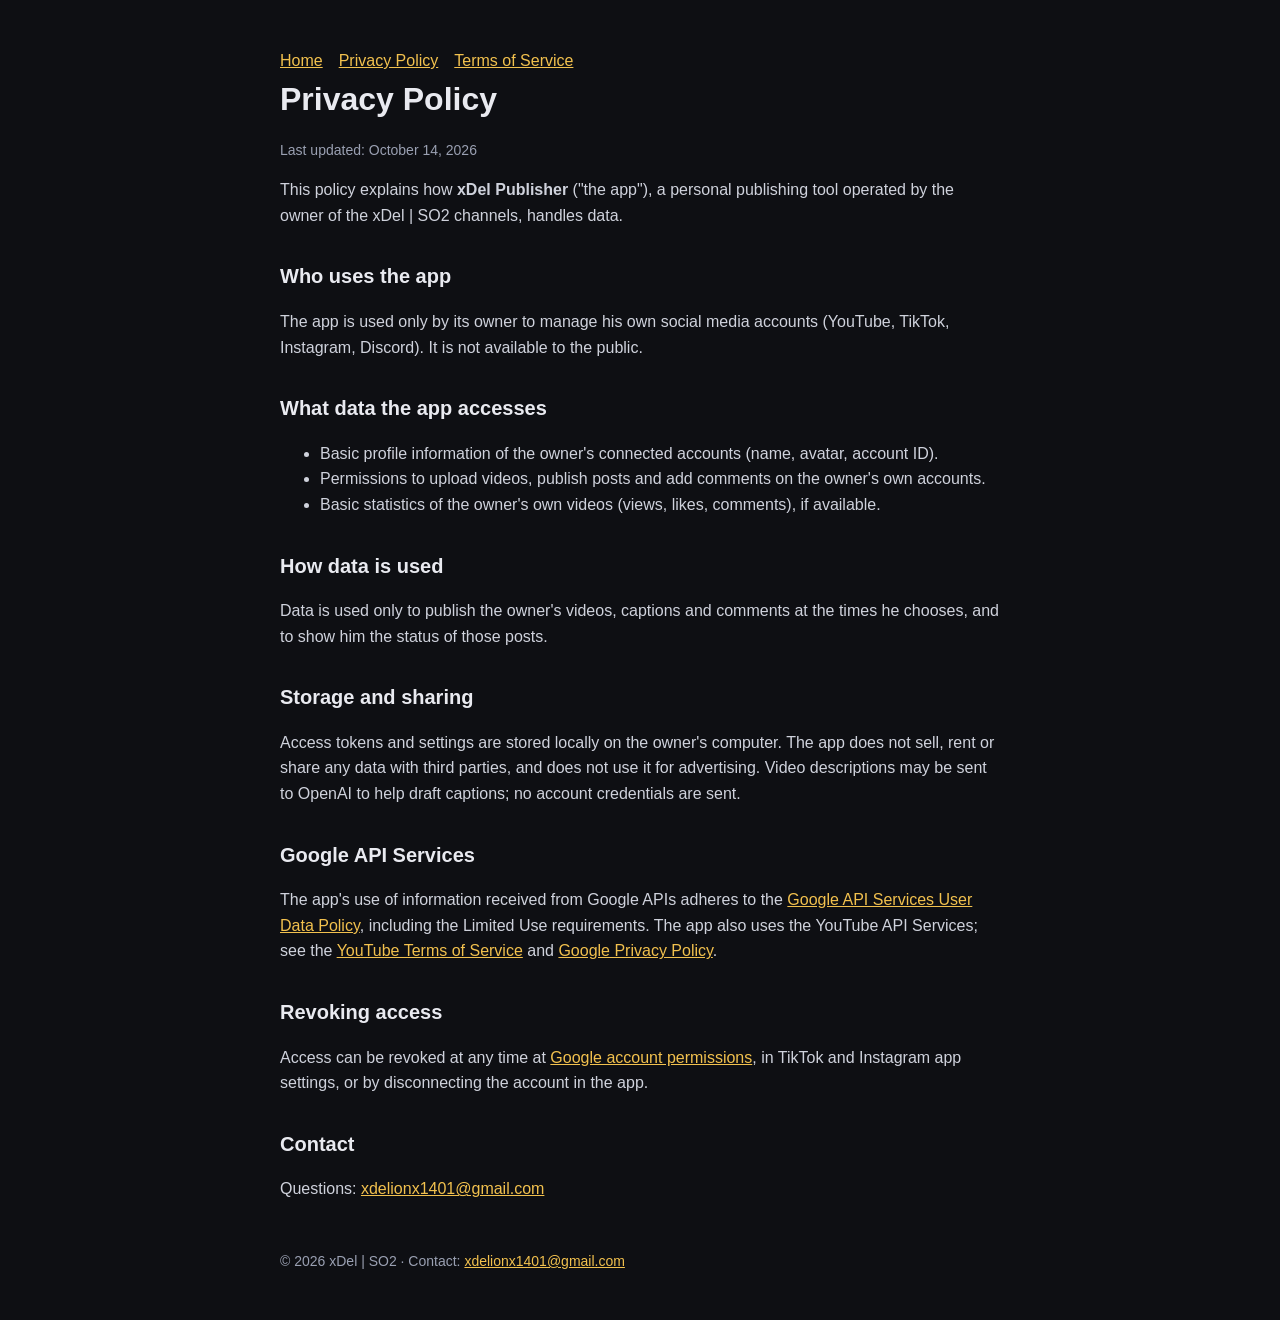
==== privacy.html @ bf894a11 "Add xDel site: home, privacy policy, terms Co-Authored-By: Claude Opus 5.5 <noreply@anthropic.com> C" ====
<!doctype html><html lang="en"><head><meta charset="utf-8"><meta name="viewport" content="width=device-width,initial-scale=1"><title>Privacy Policy — xDel Publisher</title><style>:root{--bg:#0e0f13;--fg:#e9eaf0;--muted:#9aa0b2;--acc:#f2c14e}*{box-sizing:border-box}body{margin:0;background:var(--bg);color:var(--fg);font:16px/1.6 -apple-system,Segoe UI,Roboto,sans-serif}main{max-width:760px;margin:0 auto;padding:48px 20px}h1{font-size:32px;margin:0 0 8px}h1 b{color:var(--acc)}h2{font-size:20px;margin-top:32px}a{color:var(--acc)}p,li{color:#cfd2dc}.muted{color:var(--muted);font-size:14px}nav a{margin-right:16px}footer{margin-top:48px;color:var(--muted);font-size:14px}</style></head><body><main><nav><a href="./">Home</a><a href="privacy.html">Privacy Policy</a><a href="terms.html">Terms of Service</a></nav><h1>Privacy Policy</h1><p class="muted">Last updated: October 14, 2026</p>
<p>This policy explains how <b>xDel Publisher</b> ("the app"), a personal publishing tool operated by the owner of the xDel | SO2 channels, handles data.</p>
<h2>Who uses the app</h2><p>The app is used only by its owner to manage his own social media accounts (YouTube, TikTok, Instagram, Discord). It is not available to the public.</p>
<h2>What data the app accesses</h2><ul><li>Basic profile information of the owner's connected accounts (name, avatar, account ID).</li><li>Permissions to upload videos, publish posts and add comments on the owner's own accounts.</li><li>Basic statistics of the owner's own videos (views, likes, comments), if available.</li></ul>
<h2>How data is used</h2><p>Data is used only to publish the owner's videos, captions and comments at the times he chooses, and to show him the status of those posts.</p>
<h2>Storage and sharing</h2><p>Access tokens and settings are stored locally on the owner's computer. The app does not sell, rent or share any data with third parties, and does not use it for advertising. Video descriptions may be sent to OpenAI to help draft captions; no account credentials are sent.</p>
<h2>Google API Services</h2><p>The app's use of information received from Google APIs adheres to the <a href="https://developers.google.com/terms/api-services-user-data-policy">Google API Services User Data Policy</a>, including the Limited Use requirements. The app also uses the YouTube API Services; see the <a href="https://www.youtube.com/t/terms">YouTube Terms of Service</a> and <a href="https://policies.google.com/privacy">Google Privacy Policy</a>.</p>
<h2>Revoking access</h2><p>Access can be revoked at any time at <a href="https://myaccount.google.com/permissions">Google account permissions</a>, in TikTok and Instagram app settings, or by disconnecting the account in the app.</p>
<h2>Contact</h2><p>Questions: <a href="mailto:xdelionx1401@gmail.com">xdelionx1401@gmail.com</a></p><footer>© 2026 xDel | SO2 · Contact: <a href="mailto:xdelionx1401@gmail.com">xdelionx1401@gmail.com</a></footer></main></body></html>
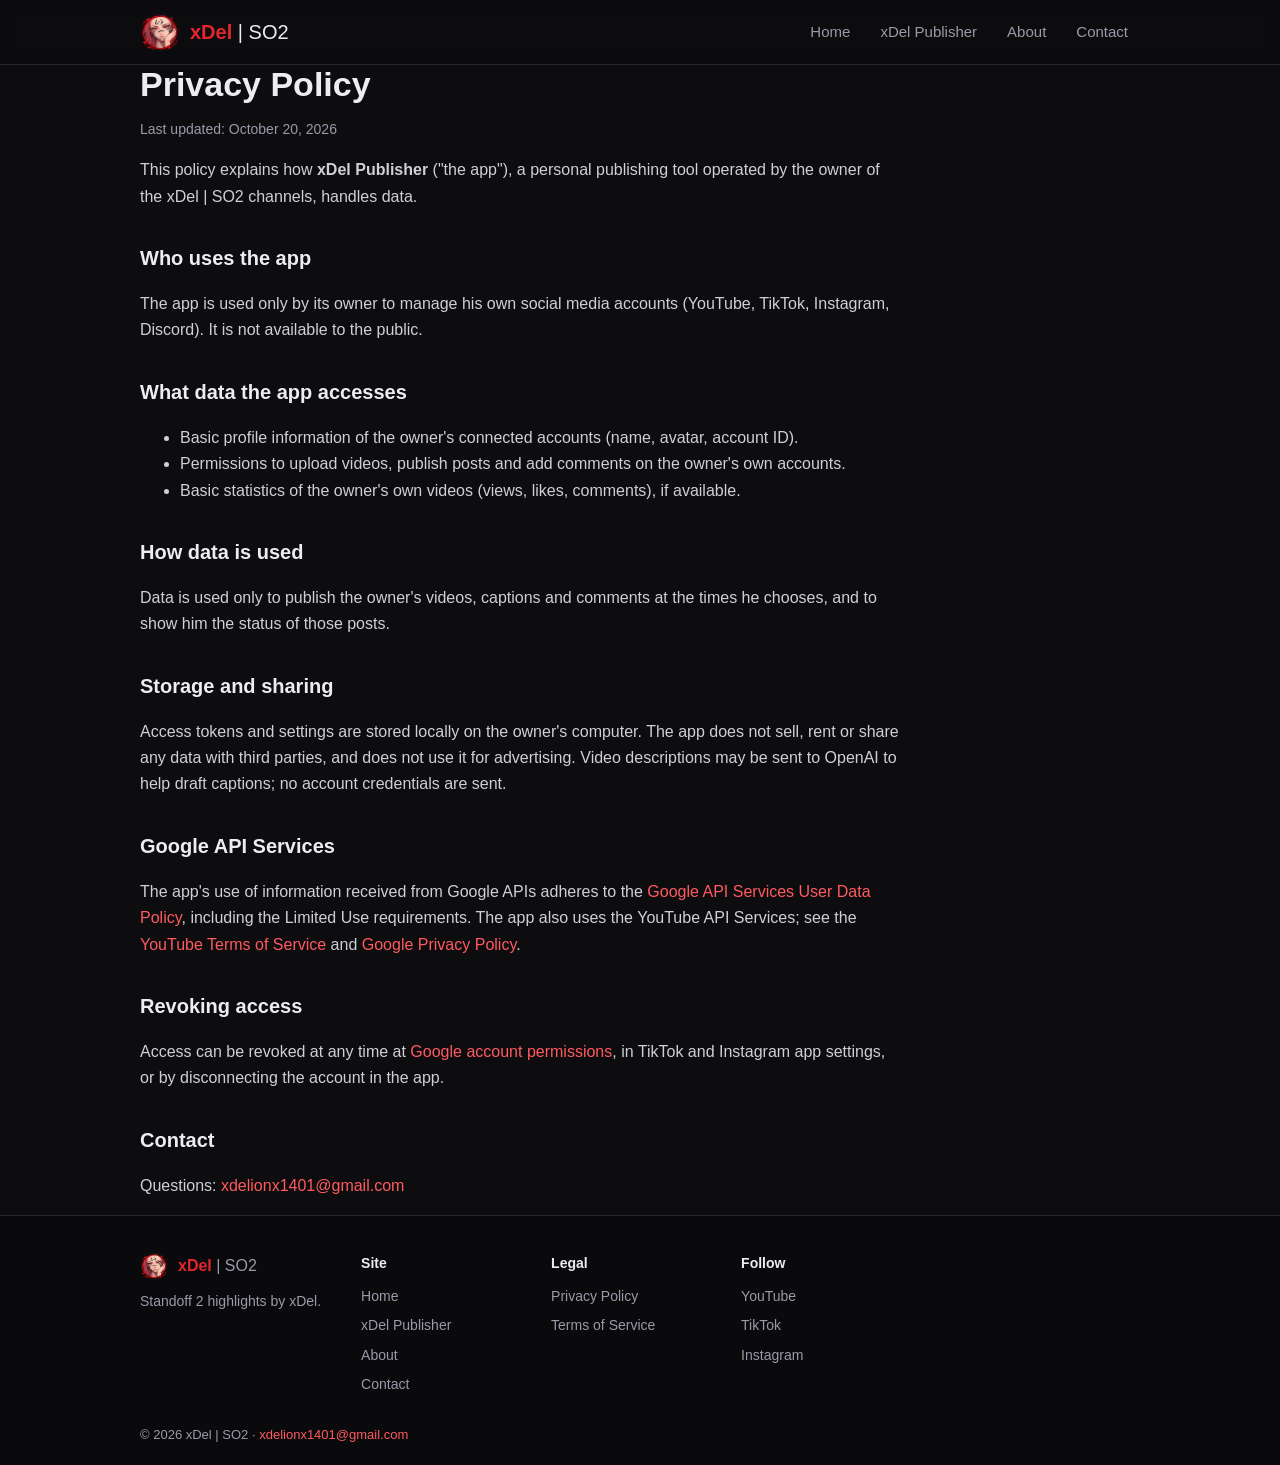
==== commit ffdca536: "Full multi-page site, app icon as favicon and logo Co-Authored-By: Claude Opus 5.5 <noreply@anthropi" ====
--- a/privacy.html
+++ b/privacy.html
@@ -1,4 +1,26 @@
-<!doctype html><html lang="en"><head><meta charset="utf-8"><meta name="viewport" content="width=device-width,initial-scale=1"><title>Privacy Policy — xDel Publisher</title><style>:root{--bg:#0e0f13;--fg:#e9eaf0;--muted:#9aa0b2;--acc:#f2c14e}*{box-sizing:border-box}body{margin:0;background:var(--bg);color:var(--fg);font:16px/1.6 -apple-system,Segoe UI,Roboto,sans-serif}main{max-width:760px;margin:0 auto;padding:48px 20px}h1{font-size:32px;margin:0 0 8px}h1 b{color:var(--acc)}h2{font-size:20px;margin-top:32px}a{color:var(--acc)}p,li{color:#cfd2dc}.muted{color:var(--muted);font-size:14px}nav a{margin-right:16px}footer{margin-top:48px;color:var(--muted);font-size:14px}</style></head><body><main><nav><a href="./">Home</a><a href="privacy.html">Privacy Policy</a><a href="terms.html">Terms of Service</a></nav><h1>Privacy Policy</h1><p class="muted">Last updated: October 14, 2026</p>
+<!doctype html>
+<html lang="en">
+<head>
+<meta charset="utf-8">
+<meta name="viewport" content="width=device-width,initial-scale=1">
+<title>Privacy Policy — xDel Publisher</title>
+<meta name="description" content="Privacy Policy of xDel Publisher.">
+<link rel="icon" href="favicon.ico" sizes="any">
+<link rel="icon" type="image/png" sizes="32x32" href="assets/favicon-32.png">
+<link rel="icon" type="image/png" sizes="192x192" href="assets/icon-192.png">
+<link rel="apple-touch-icon" href="apple-touch-icon.png">
+<meta property="og:title" content="Privacy Policy — xDel Publisher">
+<meta property="og:description" content="Privacy Policy of xDel Publisher.">
+<meta property="og:image" content="https://dyshnila-gg.github.io/xdel/assets/icon-512.png">
+<link rel="stylesheet" href="assets/style.css">
+</head>
+<body>
+<header class="top"><div class="wrap">
+<a class="brand" href="index.html"><img src="assets/icon-192.png" alt="xDel | SO2 logo" width="40" height="40"><span><b>xDel</b> | SO2</span></a>
+<nav><a href="index.html">Home</a><a href="publisher.html">xDel Publisher</a><a href="about.html">About</a><a href="contact.html">Contact</a></nav>
+</div></header>
+<main class="wrap">
+<article class="legal"><h1>Privacy Policy</h1><p class="muted">Last updated: October 20, 2026</p>
 <p>This policy explains how <b>xDel Publisher</b> ("the app"), a personal publishing tool operated by the owner of the xDel | SO2 channels, handles data.</p>
 <h2>Who uses the app</h2><p>The app is used only by its owner to manage his own social media accounts (YouTube, TikTok, Instagram, Discord). It is not available to the public.</p>
 <h2>What data the app accesses</h2><ul><li>Basic profile information of the owner's connected accounts (name, avatar, account ID).</li><li>Permissions to upload videos, publish posts and add comments on the owner's own accounts.</li><li>Basic statistics of the owner's own videos (views, likes, comments), if available.</li></ul>
@@ -6,4 +28,16 @@
 <h2>Storage and sharing</h2><p>Access tokens and settings are stored locally on the owner's computer. The app does not sell, rent or share any data with third parties, and does not use it for advertising. Video descriptions may be sent to OpenAI to help draft captions; no account credentials are sent.</p>
 <h2>Google API Services</h2><p>The app's use of information received from Google APIs adheres to the <a href="https://developers.google.com/terms/api-services-user-data-policy">Google API Services User Data Policy</a>, including the Limited Use requirements. The app also uses the YouTube API Services; see the <a href="https://www.youtube.com/t/terms">YouTube Terms of Service</a> and <a href="https://policies.google.com/privacy">Google Privacy Policy</a>.</p>
 <h2>Revoking access</h2><p>Access can be revoked at any time at <a href="https://myaccount.google.com/permissions">Google account permissions</a>, in TikTok and Instagram app settings, or by disconnecting the account in the app.</p>
-<h2>Contact</h2><p>Questions: <a href="mailto:xdelionx1401@gmail.com">xdelionx1401@gmail.com</a></p><footer>© 2026 xDel | SO2 · Contact: <a href="mailto:xdelionx1401@gmail.com">xdelionx1401@gmail.com</a></footer></main></body></html>+<h2>Contact</h2><p>Questions: <a href="mailto:xdelionx1401@gmail.com">xdelionx1401@gmail.com</a></p></article>
+</main>
+<footer class="bottom"><div class="wrap">
+<div class="fcol"><a class="brand small" href="index.html"><img src="assets/icon-192.png" alt="" width="28" height="28"><span><b>xDel</b> | SO2</span></a>
+<p>Standoff 2 highlights by xDel.</p></div>
+<div class="fcol"><h4>Site</h4><a href="index.html">Home</a><a href="publisher.html">xDel Publisher</a><a href="about.html">About</a><a href="contact.html">Contact</a></div>
+<div class="fcol"><h4>Legal</h4><a href="privacy.html">Privacy Policy</a><a href="terms.html">Terms of Service</a></div>
+<div class="fcol"><h4>Follow</h4><a href="https://www.youtube.com/channel/UC643AM3rb8-xDpk6DF4iEvQ" rel="noopener">YouTube</a><a href="https://www.tiktok.com/@xdel_xd" rel="noopener">TikTok</a><a href="https://www.instagram.com/xdel_fun/" rel="noopener">Instagram</a></div>
+</div>
+<div class="wrap copy">© 2026 xDel | SO2 · <a href="mailto:xdelionx1401@gmail.com">xdelionx1401@gmail.com</a></div>
+</footer>
+</body>
+</html>
--- a/assets/style.css
+++ b/assets/style.css
@@ -0,0 +1,39 @@
+:root{--bg:#0d0d10;--bg2:#16161b;--line:#26262e;--fg:#ececf1;--muted:#9a9aa8;--acc:#e3262e;--acc2:#ff5a5f}
+*{box-sizing:border-box}
+html{scroll-behavior:smooth}
+body{margin:0;background:var(--bg);color:var(--fg);font:16px/1.65 -apple-system,BlinkMacSystemFont,"Segoe UI",Roboto,sans-serif}
+a{color:var(--acc2);text-decoration:none}a:hover{text-decoration:underline}
+.wrap{max-width:1040px;margin:0 auto;padding:0 20px}
+.top{border-bottom:1px solid var(--line);background:rgba(13,13,16,.92);position:sticky;top:0;z-index:5;backdrop-filter:blur(8px)}
+.top .wrap{display:flex;align-items:center;justify-content:space-between;gap:16px;min-height:64px;flex-wrap:wrap}
+.brand{display:flex;align-items:center;gap:10px;color:var(--fg);font-size:20px}
+.brand:hover{text-decoration:none}.brand img{border-radius:50%}.brand b{color:var(--acc)}
+.brand.small{font-size:16px}
+nav{display:flex;gap:6px;flex-wrap:wrap}
+nav a{color:var(--muted);padding:6px 12px;border-radius:8px;font-size:15px}
+nav a:hover,nav a.on{color:var(--fg);background:var(--bg2);text-decoration:none}
+main{padding:40px 20px 60px}
+h1{font-size:40px;line-height:1.15;margin:0 0 12px}h1 b{color:var(--acc)}
+h2{font-size:24px;margin:48px 0 16px}h3{font-size:18px;margin:0 0 6px}
+p,li{color:#cfcfd8}.lead{font-size:19px;color:#dedee6}.muted{color:var(--muted);font-size:14px}
+.hero{display:flex;align-items:center;gap:36px;padding:24px 0 8px;flex-wrap:wrap}
+.hero-logo{border-radius:50%;box-shadow:0 0 0 4px var(--acc),0 18px 60px rgba(227,38,46,.35)}
+.hero>div{flex:1;min-width:260px}
+.btns{display:flex;gap:12px;flex-wrap:wrap;margin-top:18px}
+.btn{background:var(--acc);color:#fff;padding:11px 20px;border-radius:10px;font-weight:600}
+.btn:hover{background:var(--acc2);text-decoration:none}
+.btn.ghost{background:transparent;border:1px solid var(--line);color:var(--fg)}
+.grid{display:grid;grid-template-columns:repeat(auto-fit,minmax(240px,1fr));gap:16px}
+.card{background:var(--bg2);border:1px solid var(--line);border-radius:14px;padding:20px}
+.card p{margin:0;font-size:15px}.card p+p{margin-top:8px}
+.card.link{color:var(--fg);transition:border-color .15s}.card.link:hover{border-color:var(--acc);text-decoration:none}
+.steps{padding-left:22px}.steps li{margin-bottom:10px}
+.legal{max-width:760px}.legal h1{font-size:34px}.legal h2{font-size:20px;margin-top:32px}
+.bottom{border-top:1px solid var(--line);background:#0a0a0d;padding:36px 0 20px}
+.bottom .wrap{display:flex;gap:40px;flex-wrap:wrap}
+.fcol{display:flex;flex-direction:column;gap:6px;min-width:150px}
+.fcol h4{margin:0 0 4px;font-size:14px;color:var(--fg)}
+.fcol a{color:var(--muted);font-size:14px}.fcol p{margin:4px 0 0;font-size:14px;color:var(--muted)}
+.copy{margin-top:28px;color:var(--muted);font-size:13px;display:block}
+@media(max-width:600px){h1{font-size:32px}.hero{gap:20px}.hero-logo{width:120px;height:120px}}
+.bottom .wrap.copy{display:block}
